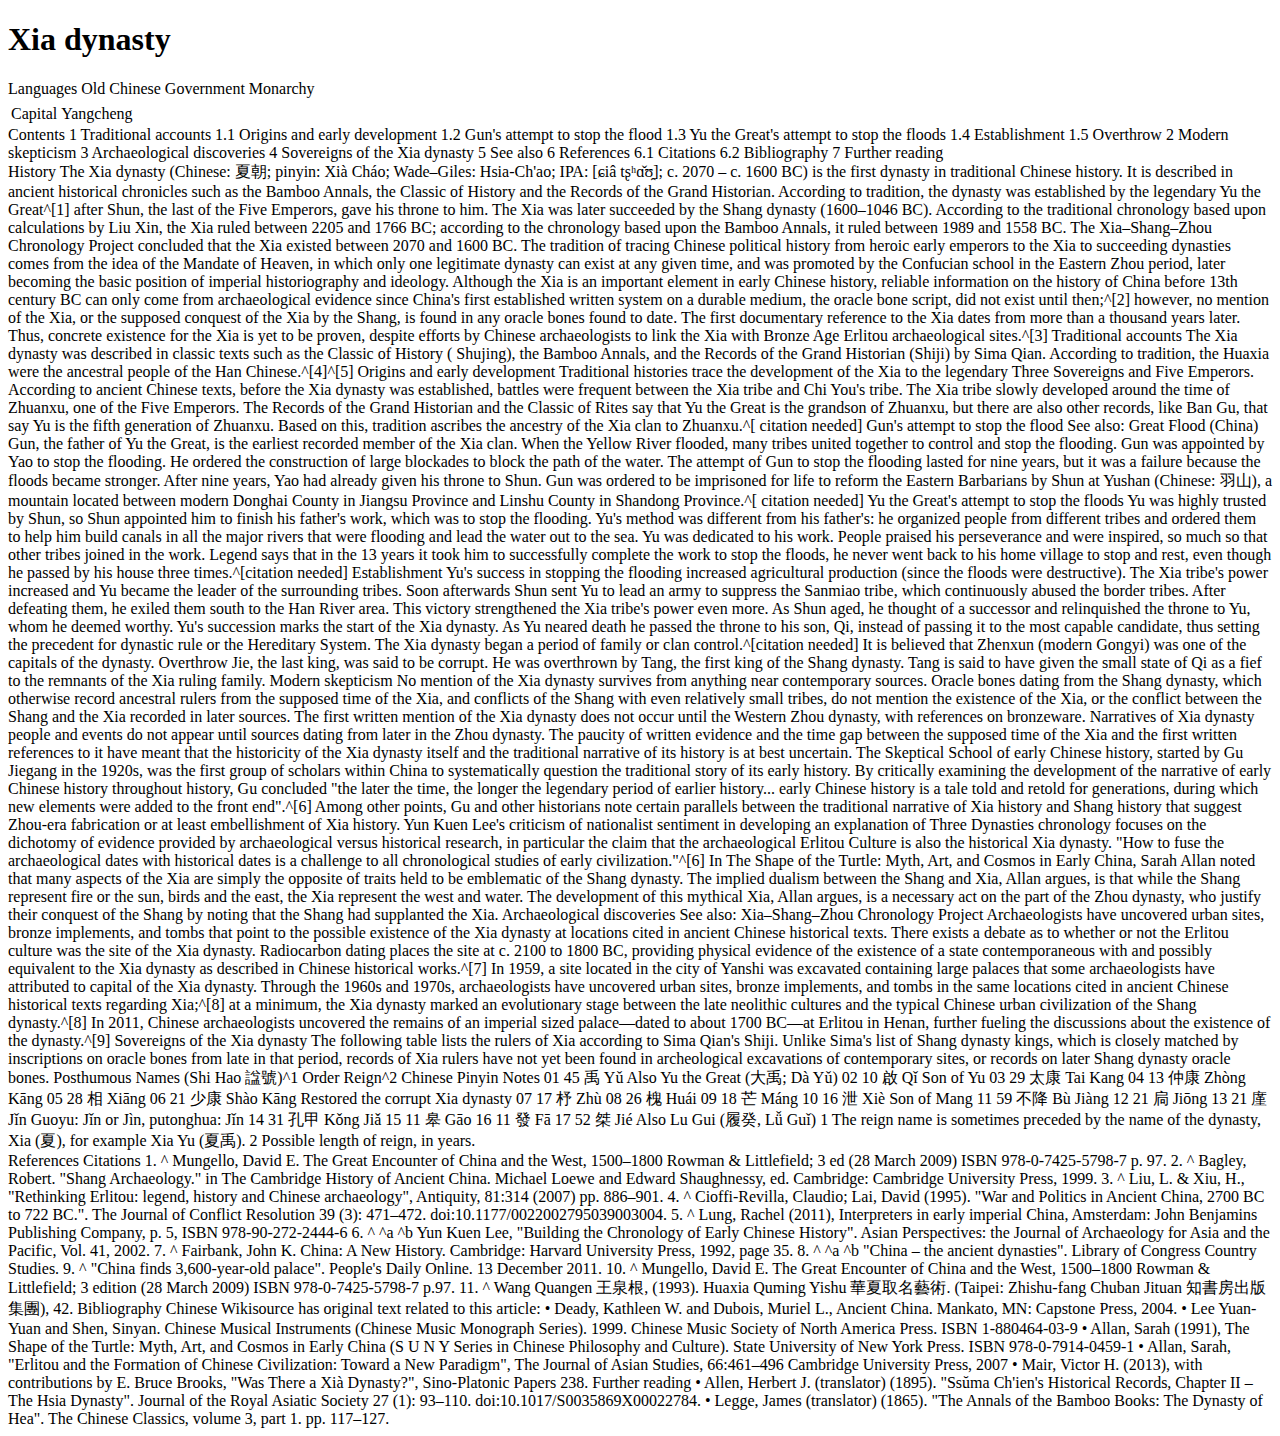
==== homework/index.html @ 02fec08c "Started Hmwk" ====
<!doctype html>
<html>
<head>
  <title>
    Xia Dynasty
  </title>
  <link rel-"stylesheet" type="" href="css/style.css"
</head>

<body>
<h1>Xia dynasty</h1>

<table>
  <theader>
    <th></th>
    <th></th>
  </theader>
  <tbody>
    <td>Capital</td>                          
    <td>Yangcheng</td>
Languages                         Old Chinese
Government                        Monarchy
</tbody>
</table>

<nav class="toc">

Contents

 1	Traditional accounts
 1.1	Origins and early development
 1.2	Gun's attempt to stop the flood
 1.3	Yu the Great's attempt to stop the floods
 1.4	Establishment
 1.5	Overthrow
 2	Modern skepticism
 3	Archaeological discoveries
 4	Sovereigns of the Xia dynasty
 5	See also
 6	References
 6.1	Citations
 6.2	Bibliography
 7	Further reading
</nav>

<article class="commonstyles">

History


The Xia dynasty (Chinese: 夏朝; pinyin: Xià Cháo; Wade–Giles: Hsia-Ch'ao; IPA:
[ɕiâ tʂʰɑ̌ʊ̯]; c. 2070 – c. 1600 BC) is the first dynasty in traditional Chinese
history. It is described in ancient historical chronicles such as the Bamboo
Annals, the Classic of History and the Records of the Grand Historian.
According to tradition, the dynasty was established by the legendary Yu the
Great^[1] after Shun, the last of the Five Emperors, gave his throne to him.
The Xia was later succeeded by the Shang dynasty (1600–1046 BC).

According to the traditional chronology based upon calculations by Liu Xin, the
Xia ruled between 2205 and 1766 BC; according to the chronology based upon the
Bamboo Annals, it ruled between 1989 and 1558 BC. The Xia–Shang–Zhou Chronology
Project concluded that the Xia existed between 2070 and 1600 BC. The tradition
of tracing Chinese political history from heroic early emperors to the Xia to
succeeding dynasties comes from the idea of the Mandate of Heaven, in which
only one legitimate dynasty can exist at any given time, and was promoted by
the Confucian school in the Eastern Zhou period, later becoming the basic
position of imperial historiography and ideology. Although the Xia is an
important element in early Chinese history, reliable information on the history
of China before 13th century BC can only come from archaeological evidence
since China's first established written system on a durable medium, the oracle
bone script, did not exist until then;^[2] however, no mention of the Xia, or
the supposed conquest of the Xia by the Shang, is found in any oracle bones
found to date. The first documentary reference to the Xia dates from more than
a thousand years later. Thus, concrete existence for the Xia is yet to be
proven, despite efforts by Chinese archaeologists to link the Xia with Bronze
Age Erlitou archaeological sites.^[3]

Traditional accounts

The Xia dynasty was described in classic texts such as the Classic of History (
Shujing), the Bamboo Annals, and the Records of the Grand Historian (Shiji) by
Sima Qian. According to tradition, the Huaxia were the ancestral people of the
Han Chinese.^[4]^[5]

Origins and early development

Traditional histories trace the development of the Xia to the legendary Three
Sovereigns and Five Emperors. According to ancient Chinese texts, before the
Xia dynasty was established, battles were frequent between the Xia tribe and
Chi You's tribe. The Xia tribe slowly developed around the time of Zhuanxu, one
of the Five Emperors. The Records of the Grand Historian and the Classic of
Rites say that Yu the Great is the grandson of Zhuanxu, but there are also
other records, like Ban Gu, that say Yu is the fifth generation of Zhuanxu.
Based on this, tradition ascribes the ancestry of the Xia clan to Zhuanxu.^[
citation needed]

Gun's attempt to stop the flood

See also: Great Flood (China)

Gun, the father of Yu the Great, is the earliest recorded member of the Xia
clan. When the Yellow River flooded, many tribes united together to control and
stop the flooding. Gun was appointed by Yao to stop the flooding. He ordered
the construction of large blockades to block the path of the water. The attempt
of Gun to stop the flooding lasted for nine years, but it was a failure because
the floods became stronger. After nine years, Yao had already given his throne
to Shun. Gun was ordered to be imprisoned for life to reform the Eastern
Barbarians by Shun at Yushan (Chinese: 羽山), a mountain located between modern
Donghai County in Jiangsu Province and Linshu County in Shandong Province.^[
citation needed]

Yu the Great's attempt to stop the floods

Yu was highly trusted by Shun, so Shun appointed him to finish his father's
work, which was to stop the flooding. Yu's method was different from his
father's: he organized people from different tribes and ordered them to help
him build canals in all the major rivers that were flooding and lead the water
out to the sea. Yu was dedicated to his work. People praised his perseverance
and were inspired, so much so that other tribes joined in the work. Legend says
that in the 13 years it took him to successfully complete the work to stop the
floods, he never went back to his home village to stop and rest, even though he
passed by his house three times.^[citation needed]

Establishment

Yu's success in stopping the flooding increased agricultural production (since
the floods were destructive). The Xia tribe's power increased and Yu became the
leader of the surrounding tribes. Soon afterwards Shun sent Yu to lead an army
to suppress the Sanmiao tribe, which continuously abused the border tribes.
After defeating them, he exiled them south to the Han River area. This victory
strengthened the Xia tribe's power even more. As Shun aged, he thought of a
successor and relinquished the throne to Yu, whom he deemed worthy. Yu's
succession marks the start of the Xia dynasty. As Yu neared death he passed the
throne to his son, Qi, instead of passing it to the most capable candidate,
thus setting the precedent for dynastic rule or the Hereditary System. The Xia
dynasty began a period of family or clan control.^[citation needed] It is
believed that Zhenxun (modern Gongyi) was one of the capitals of the dynasty.

Overthrow

Jie, the last king, was said to be corrupt. He was overthrown by Tang, the
first king of the Shang dynasty. Tang is said to have given the small state of
Qi as a fief to the remnants of the Xia ruling family.

Modern skepticism

No mention of the Xia dynasty survives from anything near contemporary sources.
Oracle bones dating from the Shang dynasty, which otherwise record ancestral
rulers from the supposed time of the Xia, and conflicts of the Shang with even
relatively small tribes, do not mention the existence of the Xia, or the
conflict between the Shang and the Xia recorded in later sources. The first
written mention of the Xia dynasty does not occur until the Western Zhou
dynasty, with references on bronzeware. Narratives of Xia dynasty people and
events do not appear until sources dating from later in the Zhou dynasty.

The paucity of written evidence and the time gap between the supposed time of
the Xia and the first written references to it have meant that the historicity
of the Xia dynasty itself and the traditional narrative of its history is at
best uncertain. The Skeptical School of early Chinese history, started by Gu
Jiegang in the 1920s, was the first group of scholars within China to
systematically question the traditional story of its early history. By
critically examining the development of the narrative of early Chinese history
throughout history, Gu concluded "the later the time, the longer the legendary
period of earlier history... early Chinese history is a tale told and retold
for generations, during which new elements were added to the front end".^[6]
Among other points, Gu and other historians note certain parallels between the
traditional narrative of Xia history and Shang history that suggest Zhou-era
fabrication or at least embellishment of Xia history. Yun Kuen Lee's criticism
of nationalist sentiment in developing an explanation of Three Dynasties
chronology focuses on the dichotomy of evidence provided by archaeological
versus historical research, in particular the claim that the archaeological
Erlitou Culture is also the historical Xia dynasty. "How to fuse the
archaeological dates with historical dates is a challenge to all chronological
studies of early civilization."^[6]

In The Shape of the Turtle: Myth, Art, and Cosmos in Early China, Sarah Allan
noted that many aspects of the Xia are simply the opposite of traits held to be
emblematic of the Shang dynasty. The implied dualism between the Shang and Xia,
Allan argues, is that while the Shang represent fire or the sun, birds and the
east, the Xia represent the west and water. The development of this mythical
Xia, Allan argues, is a necessary act on the part of the Zhou dynasty, who
justify their conquest of the Shang by noting that the Shang had supplanted the
Xia.

Archaeological discoveries

See also: Xia–Shang–Zhou Chronology Project

Archaeologists have uncovered urban sites, bronze implements, and tombs that
point to the possible existence of the Xia dynasty at locations cited in
ancient Chinese historical texts. There exists a debate as to whether or not
the Erlitou culture was the site of the Xia dynasty. Radiocarbon dating places
the site at c. 2100 to 1800 BC, providing physical evidence of the existence of
a state contemporaneous with and possibly equivalent to the Xia dynasty as
described in Chinese historical works.^[7] In 1959, a site located in the city
of Yanshi was excavated containing large palaces that some archaeologists have
attributed to capital of the Xia dynasty. Through the 1960s and 1970s,
archaeologists have uncovered urban sites, bronze implements, and tombs in the
same locations cited in ancient Chinese historical texts regarding Xia;^[8] at
a minimum, the Xia dynasty marked an evolutionary stage between the late
neolithic cultures and the typical Chinese urban civilization of the Shang
dynasty.^[8]

In 2011, Chinese archaeologists uncovered the remains of an imperial sized
palace—dated to about 1700 BC—at Erlitou in Henan, further fueling the
discussions about the existence of the dynasty.^[9]

Sovereigns of the Xia dynasty

The following table lists the rulers of Xia according to Sima Qian's Shiji.
Unlike Sima's list of Shang dynasty kings, which is closely matched by
inscriptions on oracle bones from late in that period, records of Xia rulers
have not yet been found in archeological excavations of contemporary sites, or
records on later Shang dynasty oracle bones.

                      Posthumous Names (Shi Hao 諡號)^1
Order  Reign^2  Chinese     Pinyin                     Notes
01     45       禹       Yǔ           Also Yu the Great (大禹; Dà Yǔ)
02     10       啟       Qǐ           Son of Yu
03     29       太康     Tai Kang
04     13       仲康     Zhòng Kāng
05     28       相       Xiāng
06     21       少康     Shào Kāng    Restored the corrupt Xia dynasty
07     17       杼       Zhù
08     26       槐       Huái
09     18       芒       Máng
10     16       泄       Xiè          Son of Mang
11     59       不降     Bù Jiàng
12     21       扃       Jiōng
13     21       廑       Jǐn          Guoyu: Jǐn or Jìn, putonghua: Jǐn
14     31       孔甲     Kǒng Jiǎ
15     11       皋       Gāo
16     11       發       Fā
17     52       桀       Jié          Also Lu Gui (履癸, Lǚ Guǐ)
1 The reign name is sometimes preceded by the name of the dynasty, Xia (夏),
for example Xia Yu (夏禹).
2 Possible length of reign, in years.
</article>

<section class="commonstyles">
References

Citations

 1. ^ Mungello, David E. The Great Encounter of China and the West, 1500–1800
    Rowman & Littlefield; 3 ed (28 March 2009) ISBN 978-0-7425-5798-7 p. 97.
 2. ^ Bagley, Robert. "Shang Archaeology." in The Cambridge History of Ancient
    China. Michael Loewe and Edward Shaughnessy, ed. Cambridge: Cambridge
    University Press, 1999.
 3. ^ Liu, L. & Xiu, H., "Rethinking Erlitou: legend, history and Chinese
    archaeology", Antiquity, 81:314 (2007) pp. 886–901.
 4. ^ Cioffi-Revilla, Claudio; Lai, David (1995). "War and Politics in Ancient
    China, 2700 BC to 722 BC.". The Journal of Conflict Resolution 39 (3):
    471–472. doi:10.1177/0022002795039003004.
 5. ^ Lung, Rachel (2011), Interpreters in early imperial China, Amsterdam:
    John Benjamins Publishing Company, p. 5, ISBN 978-90-272-2444-6
 6. ^ ^a ^b Yun Kuen Lee, "Building the Chronology of Early Chinese History".
    Asian Perspectives: the Journal of Archaeology for Asia and the Pacific,
    Vol. 41, 2002.
 7. ^ Fairbank, John K. China: A New History. Cambridge: Harvard University
    Press, 1992, page 35.
 8. ^ ^a ^b "China – the ancient dynasties". Library of Congress Country
    Studies.
 9. ^ "China finds 3,600-year-old palace". People's Daily Online. 13 December
    2011.
10. ^ Mungello, David E. The Great Encounter of China and the West, 1500–1800
    Rowman & Littlefield; 3 edition (28 March 2009) ISBN 978-0-7425-5798-7
    p.97.
11. ^ Wang Quangen 王泉根, (1993). Huaxia Quming Yishu 華夏取名藝術. (Taipei:
    Zhishu-fang Chuban Jituan 知書房出版集團), 42.

Bibliography

Chinese Wikisource has original text related to this article:

  • Deady, Kathleen W. and Dubois, Muriel L., Ancient China. Mankato, MN:
    Capstone Press, 2004.
  • Lee Yuan-Yuan and Shen, Sinyan. Chinese Musical Instruments (Chinese Music
    Monograph Series). 1999. Chinese Music Society of North America Press. ISBN
    1-880464-03-9
  • Allan, Sarah (1991), The Shape of the Turtle: Myth, Art, and Cosmos in
    Early China (S U N Y Series in Chinese Philosophy and Culture). State
    University of New York Press. ISBN 978-0-7914-0459-1
  • Allan, Sarah, "Erlitou and the Formation of Chinese Civilization: Toward a
    New Paradigm", The Journal of Asian Studies, 66:461–496 Cambridge
    University Press, 2007
  • Mair, Victor H. (2013), with contributions by E. Bruce Brooks, "Was There a
    Xià Dynasty?", Sino-Platonic Papers 238.

Further reading

  • Allen, Herbert J. (translator) (1895). "Ssŭma Ch'ien's Historical Records,
    Chapter II – The Hsia Dynasty". Journal of the Royal Asiatic Society 27
    (1): 93–110. doi:10.1017/S0035869X00022784.
  • Legge, James (translator) (1865). "The Annals of the Bamboo Books: The
    Dynasty of Hea". The Chinese Classics, volume 3, part 1. pp. 117–127.
</section>
</body>
</html>
---- homework/css/style.css ----
body {

}

.commonstyles a {

}

.commonstyles small {
}

.commonstyles strong {

}

.commonstyles h1 {

}

.commonstyles h2 {
}

.commonstyles h3 {
  margin-top: 42px;
}

.commonstyles h4 {
  margin-bottom: 0;
}

.commonstyles p {
  margin-top: 0;
  margin-bottom: 27px;
}

.commonstyles ul {
  list-style: square;
}

.commonstyles ul p {

}

.commonstyles li {

}

.commonstyles hr {
  border: none;
  border-top: 1px solid #222222;
  margin: 30px 0;
}

.commonstyles img {
  margin-left: 20px;
  margin-bottom: 20px;
  border: 1px solid #222222;
  padding: 5px;
  text-align: center
}

.commonstyles img[alt] {
  float: right;
}

.toc {

  max-width: 300px;
  float:right;
  margin: 0 0 20px 20px;
}

.toc .toclevel-1 {

}

.toc .toclevel-1 > a {

}

.toc .toclevel-2 {

}

.toc .toclevel-2 > a {

}

.datatable td {
  padding: 8px 14px;
}

.datatable td:first-child{
  text-transform: uppercase;
}
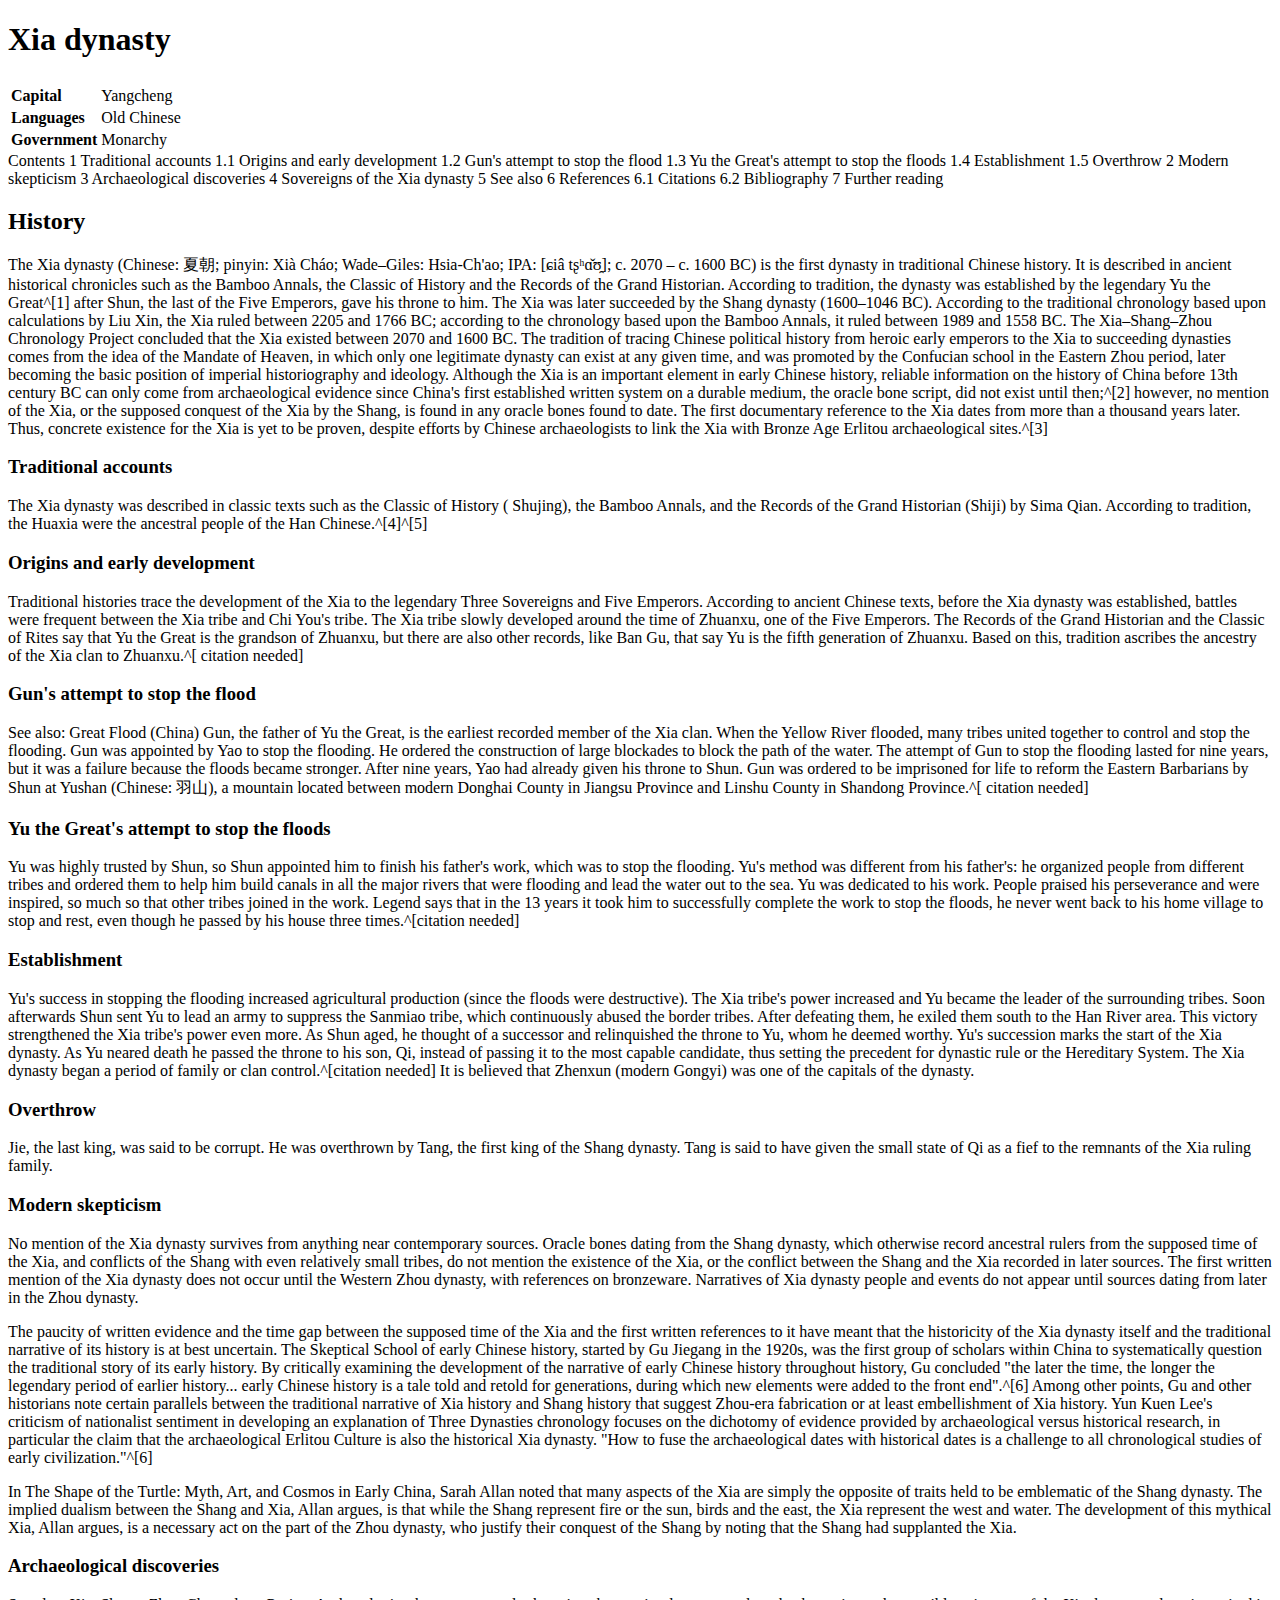
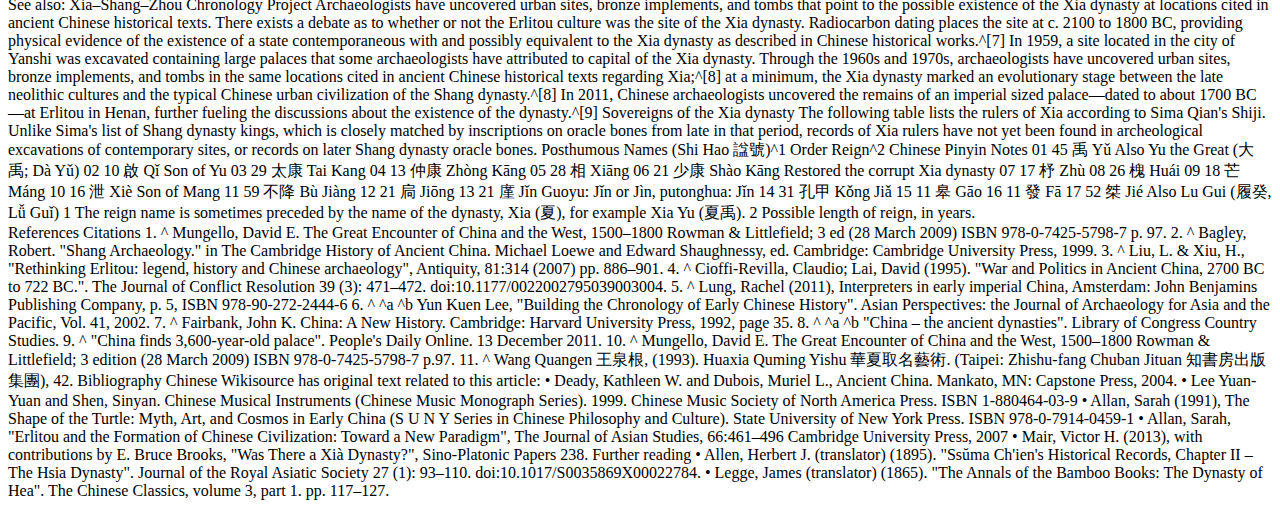
==== commit ff385373: "Header and paragraph tags" ====
--- a/homework/index.html
+++ b/homework/index.html
@@ -12,14 +12,26 @@
 
 <table>
   <theader>
-    <th></th>
-    <th></th>
+    <tr>
+      <th></th>
+      <th></th>
+  </tr>
   </theader>
   <tbody>
-    <td>Capital</td>                          
-    <td>Yangcheng</td>
-Languages                         Old Chinese
-Government                        Monarchy
+    <tr>
+      <td><b>Capital</b></td>                          
+      <td>Yangcheng</td>
+    </tr>
+    <tr>
+      <td><b>Languages</b></td>
+      <td>Old Chinese</td>
+    </tr>
+    <tr>
+      <td><b>Government</b></td>
+      <td>Monarchy</td>
+    </tr>
+                        
+                        
 </tbody>
 </table>
 
@@ -45,7 +57,7 @@
 
 <article class="commonstyles">
 
-History
+<h2>History</h2>
 
 
 The Xia dynasty (Chinese: 夏朝; pinyin: Xià Cháo; Wade–Giles: Hsia-Ch'ao; IPA:
@@ -75,14 +87,14 @@
 proven, despite efforts by Chinese archaeologists to link the Xia with Bronze
 Age Erlitou archaeological sites.^[3]
 
-Traditional accounts
+<h3>Traditional accounts</h3>
 
 The Xia dynasty was described in classic texts such as the Classic of History (
 Shujing), the Bamboo Annals, and the Records of the Grand Historian (Shiji) by
 Sima Qian. According to tradition, the Huaxia were the ancestral people of the
 Han Chinese.^[4]^[5]
 
-Origins and early development
+<h3>Origins and early development</h3>
 
 Traditional histories trace the development of the Xia to the legendary Three
 Sovereigns and Five Emperors. According to ancient Chinese texts, before the
@@ -94,7 +106,7 @@
 Based on this, tradition ascribes the ancestry of the Xia clan to Zhuanxu.^[
 citation needed]
 
-Gun's attempt to stop the flood
+<h3>Gun's attempt to stop the flood</h3>
 
 See also: Great Flood (China)
 
@@ -109,7 +121,7 @@
 Donghai County in Jiangsu Province and Linshu County in Shandong Province.^[
 citation needed]
 
-Yu the Great's attempt to stop the floods
+<h3>Yu the Great's attempt to stop the floods</h3>
 
 Yu was highly trusted by Shun, so Shun appointed him to finish his father's
 work, which was to stop the flooding. Yu's method was different from his
@@ -121,7 +133,7 @@
 floods, he never went back to his home village to stop and rest, even though he
 passed by his house three times.^[citation needed]
 
-Establishment
+<h3>Establishment</h3>
 
 Yu's success in stopping the flooding increased agricultural production (since
 the floods were destructive). The Xia tribe's power increased and Yu became the
@@ -136,53 +148,57 @@
 dynasty began a period of family or clan control.^[citation needed] It is
 believed that Zhenxun (modern Gongyi) was one of the capitals of the dynasty.
 
-Overthrow
+<h3>Overthrow</h3>
 
 Jie, the last king, was said to be corrupt. He was overthrown by Tang, the
 first king of the Shang dynasty. Tang is said to have given the small state of
 Qi as a fief to the remnants of the Xia ruling family.
 
-Modern skepticism
-
-No mention of the Xia dynasty survives from anything near contemporary sources.
-Oracle bones dating from the Shang dynasty, which otherwise record ancestral
-rulers from the supposed time of the Xia, and conflicts of the Shang with even
-relatively small tribes, do not mention the existence of the Xia, or the
-conflict between the Shang and the Xia recorded in later sources. The first
-written mention of the Xia dynasty does not occur until the Western Zhou
-dynasty, with references on bronzeware. Narratives of Xia dynasty people and
-events do not appear until sources dating from later in the Zhou dynasty.
-
-The paucity of written evidence and the time gap between the supposed time of
-the Xia and the first written references to it have meant that the historicity
-of the Xia dynasty itself and the traditional narrative of its history is at
-best uncertain. The Skeptical School of early Chinese history, started by Gu
-Jiegang in the 1920s, was the first group of scholars within China to
-systematically question the traditional story of its early history. By
-critically examining the development of the narrative of early Chinese history
-throughout history, Gu concluded "the later the time, the longer the legendary
-period of earlier history... early Chinese history is a tale told and retold
-for generations, during which new elements were added to the front end".^[6]
-Among other points, Gu and other historians note certain parallels between the
-traditional narrative of Xia history and Shang history that suggest Zhou-era
-fabrication or at least embellishment of Xia history. Yun Kuen Lee's criticism
-of nationalist sentiment in developing an explanation of Three Dynasties
-chronology focuses on the dichotomy of evidence provided by archaeological
-versus historical research, in particular the claim that the archaeological
-Erlitou Culture is also the historical Xia dynasty. "How to fuse the
-archaeological dates with historical dates is a challenge to all chronological
-studies of early civilization."^[6]
-
-In The Shape of the Turtle: Myth, Art, and Cosmos in Early China, Sarah Allan
-noted that many aspects of the Xia are simply the opposite of traits held to be
-emblematic of the Shang dynasty. The implied dualism between the Shang and Xia,
-Allan argues, is that while the Shang represent fire or the sun, birds and the
-east, the Xia represent the west and water. The development of this mythical
-Xia, Allan argues, is a necessary act on the part of the Zhou dynasty, who
-justify their conquest of the Shang by noting that the Shang had supplanted the
-Xia.
-
-Archaeological discoveries
+<h3>Modern skepticism</h3>
+
+<p>
+  No mention of the Xia dynasty survives from anything near contemporary sources.
+  Oracle bones dating from the Shang dynasty, which otherwise record ancestral
+  rulers from the supposed time of the Xia, and conflicts of the Shang with even
+  relatively small tribes, do not mention the existence of the Xia, or the
+  conflict between the Shang and the Xia recorded in later sources. The first
+  written mention of the Xia dynasty does not occur until the Western Zhou
+  dynasty, with references on bronzeware. Narratives of Xia dynasty people and
+  events do not appear until sources dating from later in the Zhou dynasty.
+</p>
+<p>
+  The paucity of written evidence and the time gap between the supposed time of
+  the Xia and the first written references to it have meant that the historicity
+  of the Xia dynasty itself and the traditional narrative of its history is at
+  best uncertain. The Skeptical School of early Chinese history, started by Gu
+  Jiegang in the 1920s, was the first group of scholars within China to
+  systematically question the traditional story of its early history. By
+  critically examining the development of the narrative of early Chinese history
+  throughout history, Gu concluded "the later the time, the longer the legendary
+  period of earlier history... early Chinese history is a tale told and retold
+  for generations, during which new elements were added to the front end".^[6]
+  Among other points, Gu and other historians note certain parallels between the
+  traditional narrative of Xia history and Shang history that suggest Zhou-era
+  fabrication or at least embellishment of Xia history. Yun Kuen Lee's criticism
+  of nationalist sentiment in developing an explanation of Three Dynasties
+  chronology focuses on the dichotomy of evidence provided by archaeological
+  versus historical research, in particular the claim that the archaeological
+  Erlitou Culture is also the historical Xia dynasty. "How to fuse the
+  archaeological dates with historical dates is a challenge to all chronological
+  studies of early civilization."^[6]
+</p>
+<p>
+  In The Shape of the Turtle: Myth, Art, and Cosmos in Early China, Sarah Allan
+  noted that many aspects of the Xia are simply the opposite of traits held to be
+  emblematic of the Shang dynasty. The implied dualism between the Shang and Xia,
+  Allan argues, is that while the Shang represent fire or the sun, birds and the
+  east, the Xia represent the west and water. The development of this mythical
+  Xia, Allan argues, is a necessary act on the part of the Zhou dynasty, who
+  justify their conquest of the Shang by noting that the Shang had supplanted the
+  Xia.
+</p>
+
+<h3>Archaeological discoveries</h3>
 
 See also: Xia–Shang–Zhou Chronology Project
 
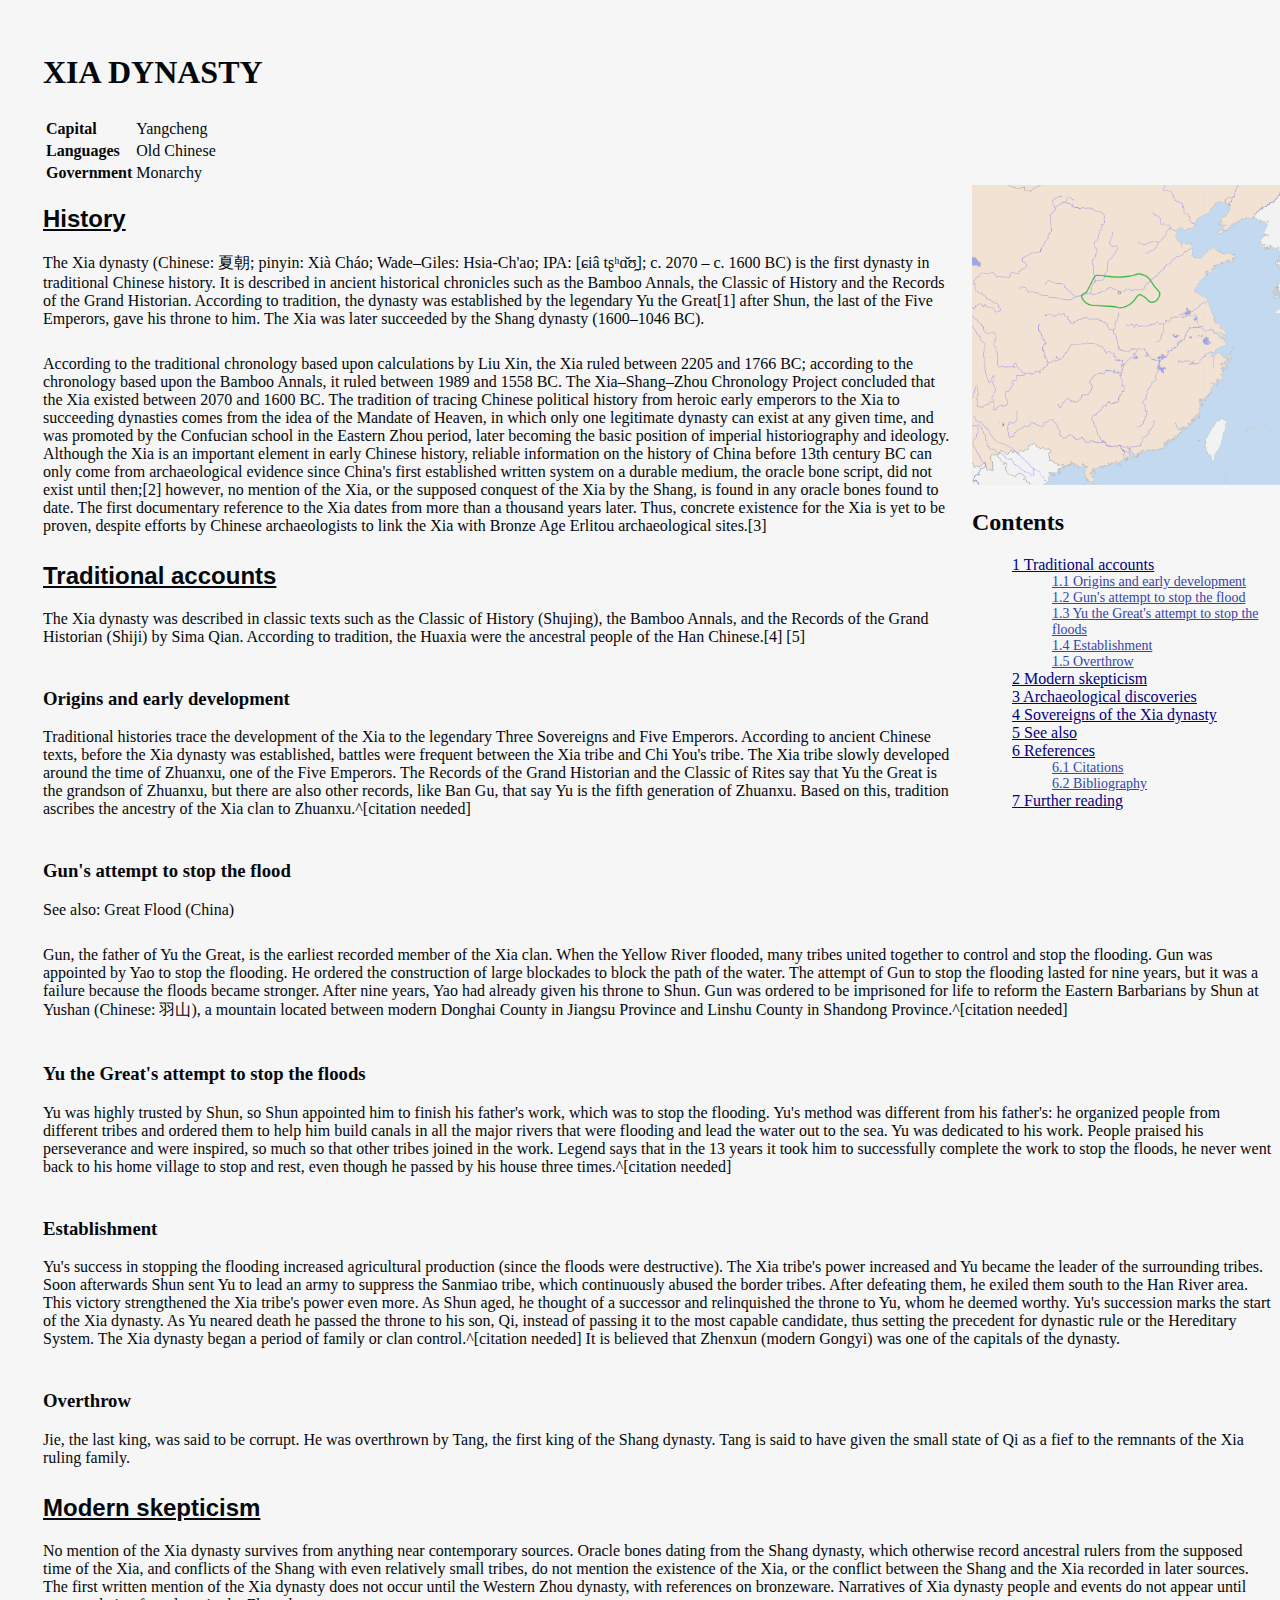
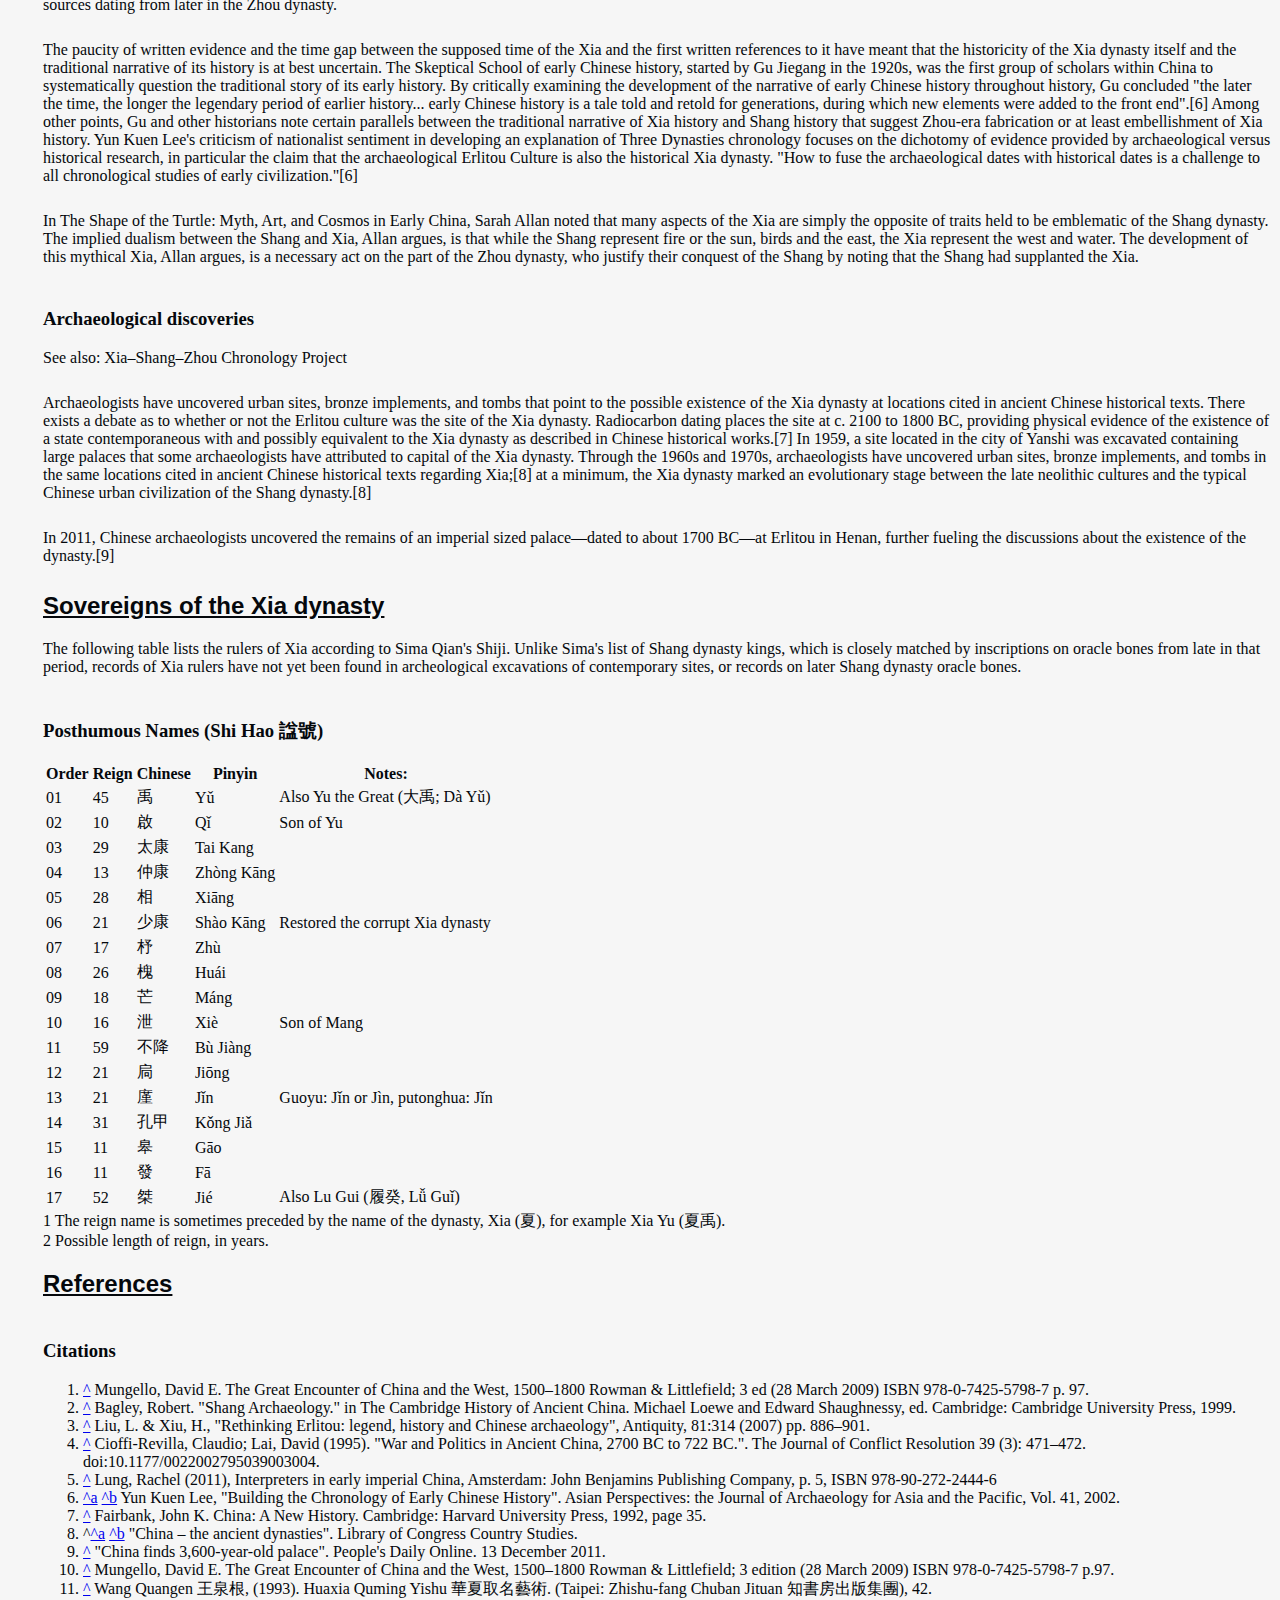
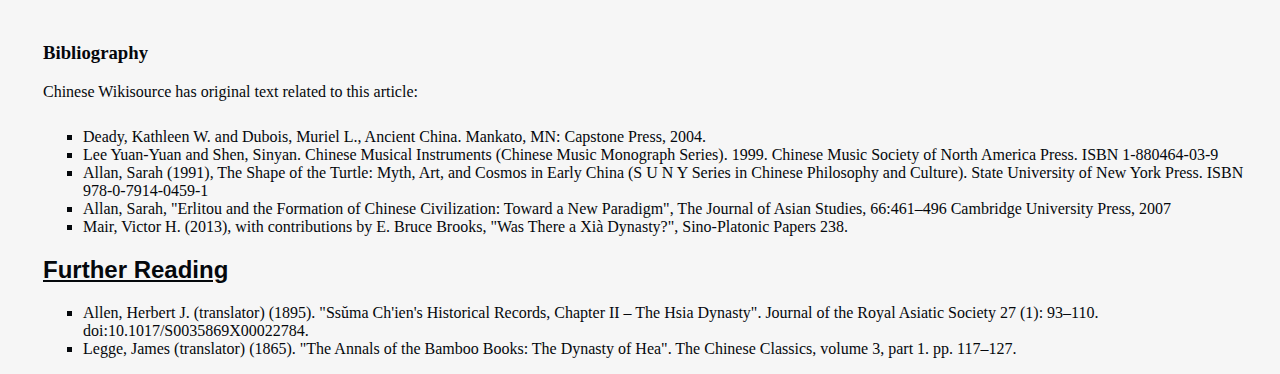
==== commit 8898654c: "Final Edits 2.4" ====
--- a/homework/index.html
+++ b/homework/index.html
@@ -1,22 +1,27 @@
-<!doctype html>
+<!DOCTYPE html>
 <html>
+
 <head>
+
   <title>
     Xia Dynasty
   </title>
-  <link rel-"stylesheet" type="" href="css/style.css"
+
+  <link rel="stylesheet" href="css/style.css">
+
 </head>
 
 <body>
-<h1>Xia dynasty</h1>
+
+<h1>XIA DYNASTY</h1>
 
 <table>
-  <theader>
+  <thead>
     <tr>
       <th></th>
       <th></th>
   </tr>
-  </theader>
+  </thead>
   <tbody>
     <tr>
       <td><b>Capital</b></td>                          
@@ -37,279 +42,404 @@
 
 <nav class="toc">
 
-Contents
-
- 1	Traditional accounts
- 1.1	Origins and early development
- 1.2	Gun's attempt to stop the flood
- 1.3	Yu the Great's attempt to stop the floods
- 1.4	Establishment
- 1.5	Overthrow
- 2	Modern skepticism
- 3	Archaeological discoveries
- 4	Sovereigns of the Xia dynasty
- 5	See also
- 6	References
- 6.1	Citations
- 6.2	Bibliography
- 7	Further reading
+<img src="images/500px-Xia_dynasty.svg.png" alt="map" height="300">
+  <h2>Contents</h2>
+    <ul>
+      <li class="toclevel-1"><a href="#Traditional_Accounts">1 Traditional accounts</a></li>
+        <ul>
+          <li class="toclevel-2"><a href="#Origins">1.1 Origins and early development</a></li>
+          <li class="toclevel-2"><a href="#Gun_Flood">1.2  Gun's attempt to stop the flood</a></li>
+          <li class="toclevel-2"><a href="#Yu_Flood">1.3  Yu the Great's attempt to stop the floods</a></li>
+          <li class="toclevel-2"><a href="#Establishment">1.4  Establishment</a></li>
+          <li class="toclevel-2"><a href="#Overthrow">1.5  Overthrow</a></li>
+        </ul>
+      <li class="toclevel-1"><a href="#Modern_Skepticism">2 Modern skepticism</a></li>
+      <li class="toclevel-1"><a href="#Archaeological">3 Archaeological discoveries</a></li>
+      <li class="toclevel-1"><a href="#Sovereign">4  Sovereigns of the Xia dynasty</a></li>
+      <li class="toclevel-1"><a href="#See_Also">5  See also</a></li>
+      <li class="toclevel-1"><a href="#References">6  References</a></li>
+        <ul>
+          <li class="toclevel-2"><a href="#Citations">6.1  Citations</a></li>
+          <li class="toclevel-2"><a href="#Bibliography">6.2  Bibliography</a></li>
+        </ul>
+      <li class="toclevel-1"><a href="#Further_Reading">7  Further reading</a></li>
+    </ul>
+
+      <!--Check to see if we are suppose to use the "nav" tag-->
+
 </nav>
 
 <article class="commonstyles">
 
-<h2>History</h2>
-
-
-The Xia dynasty (Chinese: 夏朝; pinyin: Xià Cháo; Wade–Giles: Hsia-Ch'ao; IPA:
-[ɕiâ tʂʰɑ̌ʊ̯]; c. 2070 – c. 1600 BC) is the first dynasty in traditional Chinese
-history. It is described in ancient historical chronicles such as the Bamboo
-Annals, the Classic of History and the Records of the Grand Historian.
-According to tradition, the dynasty was established by the legendary Yu the
-Great^[1] after Shun, the last of the Five Emperors, gave his throne to him.
-The Xia was later succeeded by the Shang dynasty (1600–1046 BC).
-
-According to the traditional chronology based upon calculations by Liu Xin, the
-Xia ruled between 2205 and 1766 BC; according to the chronology based upon the
-Bamboo Annals, it ruled between 1989 and 1558 BC. The Xia–Shang–Zhou Chronology
-Project concluded that the Xia existed between 2070 and 1600 BC. The tradition
-of tracing Chinese political history from heroic early emperors to the Xia to
-succeeding dynasties comes from the idea of the Mandate of Heaven, in which
-only one legitimate dynasty can exist at any given time, and was promoted by
-the Confucian school in the Eastern Zhou period, later becoming the basic
-position of imperial historiography and ideology. Although the Xia is an
-important element in early Chinese history, reliable information on the history
-of China before 13th century BC can only come from archaeological evidence
-since China's first established written system on a durable medium, the oracle
-bone script, did not exist until then;^[2] however, no mention of the Xia, or
-the supposed conquest of the Xia by the Shang, is found in any oracle bones
-found to date. The first documentary reference to the Xia dates from more than
-a thousand years later. Thus, concrete existence for the Xia is yet to be
-proven, despite efforts by Chinese archaeologists to link the Xia with Bronze
-Age Erlitou archaeological sites.^[3]
-
-<h3>Traditional accounts</h3>
-
-The Xia dynasty was described in classic texts such as the Classic of History (
-Shujing), the Bamboo Annals, and the Records of the Grand Historian (Shiji) by
-Sima Qian. According to tradition, the Huaxia were the ancestral people of the
-Han Chinese.^[4]^[5]
-
-<h3>Origins and early development</h3>
-
-Traditional histories trace the development of the Xia to the legendary Three
-Sovereigns and Five Emperors. According to ancient Chinese texts, before the
-Xia dynasty was established, battles were frequent between the Xia tribe and
-Chi You's tribe. The Xia tribe slowly developed around the time of Zhuanxu, one
-of the Five Emperors. The Records of the Grand Historian and the Classic of
-Rites say that Yu the Great is the grandson of Zhuanxu, but there are also
-other records, like Ban Gu, that say Yu is the fifth generation of Zhuanxu.
-Based on this, tradition ascribes the ancestry of the Xia clan to Zhuanxu.^[
-citation needed]
-
-<h3>Gun's attempt to stop the flood</h3>
-
-See also: Great Flood (China)
-
-Gun, the father of Yu the Great, is the earliest recorded member of the Xia
-clan. When the Yellow River flooded, many tribes united together to control and
-stop the flooding. Gun was appointed by Yao to stop the flooding. He ordered
-the construction of large blockades to block the path of the water. The attempt
-of Gun to stop the flooding lasted for nine years, but it was a failure because
-the floods became stronger. After nine years, Yao had already given his throne
-to Shun. Gun was ordered to be imprisoned for life to reform the Eastern
-Barbarians by Shun at Yushan (Chinese: 羽山), a mountain located between modern
-Donghai County in Jiangsu Province and Linshu County in Shandong Province.^[
-citation needed]
-
-<h3>Yu the Great's attempt to stop the floods</h3>
-
-Yu was highly trusted by Shun, so Shun appointed him to finish his father's
-work, which was to stop the flooding. Yu's method was different from his
-father's: he organized people from different tribes and ordered them to help
-him build canals in all the major rivers that were flooding and lead the water
-out to the sea. Yu was dedicated to his work. People praised his perseverance
-and were inspired, so much so that other tribes joined in the work. Legend says
-that in the 13 years it took him to successfully complete the work to stop the
-floods, he never went back to his home village to stop and rest, even though he
-passed by his house three times.^[citation needed]
-
-<h3>Establishment</h3>
-
-Yu's success in stopping the flooding increased agricultural production (since
-the floods were destructive). The Xia tribe's power increased and Yu became the
-leader of the surrounding tribes. Soon afterwards Shun sent Yu to lead an army
-to suppress the Sanmiao tribe, which continuously abused the border tribes.
-After defeating them, he exiled them south to the Han River area. This victory
-strengthened the Xia tribe's power even more. As Shun aged, he thought of a
-successor and relinquished the throne to Yu, whom he deemed worthy. Yu's
-succession marks the start of the Xia dynasty. As Yu neared death he passed the
-throne to his son, Qi, instead of passing it to the most capable candidate,
-thus setting the precedent for dynastic rule or the Hereditary System. The Xia
-dynasty began a period of family or clan control.^[citation needed] It is
-believed that Zhenxun (modern Gongyi) was one of the capitals of the dynasty.
-
-<h3>Overthrow</h3>
-
-Jie, the last king, was said to be corrupt. He was overthrown by Tang, the
-first king of the Shang dynasty. Tang is said to have given the small state of
-Qi as a fief to the remnants of the Xia ruling family.
-
-<h3>Modern skepticism</h3>
-
-<p>
-  No mention of the Xia dynasty survives from anything near contemporary sources.
-  Oracle bones dating from the Shang dynasty, which otherwise record ancestral
-  rulers from the supposed time of the Xia, and conflicts of the Shang with even
-  relatively small tribes, do not mention the existence of the Xia, or the
-  conflict between the Shang and the Xia recorded in later sources. The first
-  written mention of the Xia dynasty does not occur until the Western Zhou
-  dynasty, with references on bronzeware. Narratives of Xia dynasty people and
-  events do not appear until sources dating from later in the Zhou dynasty.
-</p>
-<p>
-  The paucity of written evidence and the time gap between the supposed time of
-  the Xia and the first written references to it have meant that the historicity
-  of the Xia dynasty itself and the traditional narrative of its history is at
-  best uncertain. The Skeptical School of early Chinese history, started by Gu
-  Jiegang in the 1920s, was the first group of scholars within China to
-  systematically question the traditional story of its early history. By
-  critically examining the development of the narrative of early Chinese history
-  throughout history, Gu concluded "the later the time, the longer the legendary
-  period of earlier history... early Chinese history is a tale told and retold
-  for generations, during which new elements were added to the front end".^[6]
-  Among other points, Gu and other historians note certain parallels between the
-  traditional narrative of Xia history and Shang history that suggest Zhou-era
-  fabrication or at least embellishment of Xia history. Yun Kuen Lee's criticism
-  of nationalist sentiment in developing an explanation of Three Dynasties
-  chronology focuses on the dichotomy of evidence provided by archaeological
-  versus historical research, in particular the claim that the archaeological
-  Erlitou Culture is also the historical Xia dynasty. "How to fuse the
-  archaeological dates with historical dates is a challenge to all chronological
-  studies of early civilization."^[6]
-</p>
-<p>
-  In The Shape of the Turtle: Myth, Art, and Cosmos in Early China, Sarah Allan
-  noted that many aspects of the Xia are simply the opposite of traits held to be
-  emblematic of the Shang dynasty. The implied dualism between the Shang and Xia,
-  Allan argues, is that while the Shang represent fire or the sun, birds and the
-  east, the Xia represent the west and water. The development of this mythical
-  Xia, Allan argues, is a necessary act on the part of the Zhou dynasty, who
-  justify their conquest of the Shang by noting that the Shang had supplanted the
-  Xia.
-</p>
-
-<h3>Archaeological discoveries</h3>
-
-See also: Xia–Shang–Zhou Chronology Project
-
-Archaeologists have uncovered urban sites, bronze implements, and tombs that
-point to the possible existence of the Xia dynasty at locations cited in
-ancient Chinese historical texts. There exists a debate as to whether or not
-the Erlitou culture was the site of the Xia dynasty. Radiocarbon dating places
-the site at c. 2100 to 1800 BC, providing physical evidence of the existence of
-a state contemporaneous with and possibly equivalent to the Xia dynasty as
-described in Chinese historical works.^[7] In 1959, a site located in the city
-of Yanshi was excavated containing large palaces that some archaeologists have
-attributed to capital of the Xia dynasty. Through the 1960s and 1970s,
-archaeologists have uncovered urban sites, bronze implements, and tombs in the
-same locations cited in ancient Chinese historical texts regarding Xia;^[8] at
-a minimum, the Xia dynasty marked an evolutionary stage between the late
-neolithic cultures and the typical Chinese urban civilization of the Shang
-dynasty.^[8]
-
-In 2011, Chinese archaeologists uncovered the remains of an imperial sized
-palace—dated to about 1700 BC—at Erlitou in Henan, further fueling the
-discussions about the existence of the dynasty.^[9]
-
-Sovereigns of the Xia dynasty
-
-The following table lists the rulers of Xia according to Sima Qian's Shiji.
-Unlike Sima's list of Shang dynasty kings, which is closely matched by
-inscriptions on oracle bones from late in that period, records of Xia rulers
-have not yet been found in archeological excavations of contemporary sites, or
-records on later Shang dynasty oracle bones.
-
-                      Posthumous Names (Shi Hao 諡號)^1
-Order  Reign^2  Chinese     Pinyin                     Notes
-01     45       禹       Yǔ           Also Yu the Great (大禹; Dà Yǔ)
-02     10       啟       Qǐ           Son of Yu
-03     29       太康     Tai Kang
-04     13       仲康     Zhòng Kāng
-05     28       相       Xiāng
-06     21       少康     Shào Kāng    Restored the corrupt Xia dynasty
-07     17       杼       Zhù
-08     26       槐       Huái
-09     18       芒       Máng
-10     16       泄       Xiè          Son of Mang
-11     59       不降     Bù Jiàng
-12     21       扃       Jiōng
-13     21       廑       Jǐn          Guoyu: Jǐn or Jìn, putonghua: Jǐn
-14     31       孔甲     Kǒng Jiǎ
-15     11       皋       Gāo
-16     11       發       Fā
-17     52       桀       Jié          Also Lu Gui (履癸, Lǚ Guǐ)
-1 The reign name is sometimes preceded by the name of the dynasty, Xia (夏),
-for example Xia Yu (夏禹).
+  <h2 class="highlighted">History</h2>
+
+
+    <p>
+      The Xia dynasty (Chinese: 夏朝; pinyin: Xià Cháo; Wade–Giles: Hsia-Ch'ao; IPA:
+      [ɕiâ tʂʰɑ̌ʊ̯]; c. 2070 – c. 1600 BC) is the first dynasty in traditional Chinese
+      history. It is described in ancient historical chronicles such as the Bamboo
+      Annals, the Classic of History and the Records of the Grand Historian.
+      According to tradition, the dynasty was established by the legendary Yu the
+      Great<a id="ref1">[1]</a> after Shun, the last of the Five Emperors, gave his throne to him.
+      The Xia was later succeeded by the Shang dynasty (1600–1046 BC).
+    </p>
+    <p>
+    According to the traditional chronology based upon calculations by Liu Xin, the
+    Xia ruled between 2205 and 1766 BC; according to the chronology based upon the
+    Bamboo Annals, it ruled between 1989 and 1558 BC. The Xia–Shang–Zhou Chronology
+    Project concluded that the Xia existed between 2070 and 1600 BC. The tradition
+    of tracing Chinese political history from heroic early emperors to the Xia to
+    succeeding dynasties comes from the idea of the Mandate of Heaven, in which
+    only one legitimate dynasty can exist at any given time, and was promoted by
+    the Confucian school in the Eastern Zhou period, later becoming the basic
+    position of <span class="highlighted">imperial</span> historiography and ideology. Although the Xia is an
+    important element in early Chinese history, reliable information on the history
+    of China before 13th century BC can only come from archaeological evidence
+    since China's first established written system on a durable medium, the oracle
+    bone script, did not exist until then;<a id="ref2">[2]</a> however, no mention of the Xia, or
+    the supposed conquest of the Xia by the Shang, is found in any oracle bones
+    found to date. The first documentary reference to the Xia dates from more than
+    a thousand years later. Thus, concrete existence for the Xia is yet to be
+    proven, despite efforts by Chinese archaeologists to link the Xia with Bronze
+    Age Erlitou archaeological sites.<a id="ref3">[3]</a></p>
+
+
+
+  <h2 id="Traditional_Accounts">Traditional accounts</h2>
+
+      <p>
+        The Xia dynasty was described in classic texts such as the Classic of History (Shujing), the Bamboo Annals, and the Records of the Grand Historian (Shiji) by Sima Qian. According to tradition, the Huaxia were the ancestral people of the Han Chinese.<a id="ref4">[4]</a> <a id="ref5">[5]</a>
+      </p>
+
+    <h3 id="Origins">Origins and early development</h3>
+
+      <p>
+        Traditional histories trace the development of the Xia to the legendary Three Sovereigns and Five Emperors. According to ancient Chinese texts, before the Xia dynasty was established, battles were frequent between the Xia tribe and Chi You's tribe. The Xia tribe slowly developed around the time of Zhuanxu, one of the Five Emperors. The Records of the Grand Historian and the Classic of Rites say that Yu the Great is the grandson of Zhuanxu, but there are also other records, like Ban Gu, that say Yu is the fifth generation of Zhuanxu. Based on this, tradition ascribes the ancestry of the Xia clan to Zhuanxu.^[citation needed]
+      </p>
+
+    <h3 id="Gun_Flood">Gun's attempt to stop the flood</h3>
+
+      <p>See also: Great Flood (China)</p>
+
+      <p>
+        Gun, the father of Yu the Great, is the earliest recorded member of the Xia clan. When the Yellow River flooded, many tribes united together to control and stop the flooding. Gun was appointed by Yao to stop the flooding. He ordered the construction of large blockades to block the path of the water. The attempt of Gun to stop the flooding lasted for nine years, but it was a failure because the floods became stronger. After nine years, Yao had already given his throne to Shun. Gun was ordered to be imprisoned for life to reform the Eastern Barbarians by Shun at Yushan (Chinese: 羽山), a mountain located between modern Donghai County in Jiangsu Province and Linshu County in Shandong Province.^[citation needed]</p>
+
+    <h3 id="Yu_Flood">Yu the Great's attempt to stop the floods</h3>
+
+      <p>
+        Yu was highly trusted by Shun, so Shun appointed him to finish his father's
+        work, which was to stop the flooding. Yu's method was different from his
+        father's: he organized people from different tribes and ordered them to help
+        him build canals in all the major rivers that were flooding and lead the water
+        out to the sea. Yu was dedicated to his work. People praised his perseverance
+        and were inspired, so much so that other tribes joined in the work. Legend says
+        that in the 13 years it took him to successfully complete the work to stop the
+        floods, he never went back to his home village to stop and rest, even though he
+        passed by his house three times.^[citation needed]
+      </p>
+
+    <h3 id="Establishment">Establishment</h3>
+
+      <p>
+        Yu's success in stopping the flooding increased agricultural production (since
+        the floods were destructive). The Xia tribe's power increased and Yu became the
+        leader of the surrounding tribes. Soon afterwards Shun sent Yu to lead an army
+        to suppress the Sanmiao tribe, which continuously abused the border tribes.
+        After defeating them, he exiled them south to the Han River area. This victory
+        strengthened the Xia tribe's power even more. As Shun aged, he thought of a
+        successor and relinquished the throne to Yu, whom he deemed worthy. Yu's
+        succession marks the start of the Xia dynasty. As Yu neared death he passed the
+        throne to his son, Qi, instead of passing it to the most capable candidate,
+        thus setting the precedent for dynastic rule or the Hereditary System. The Xia
+        dynasty began a period of family or clan control.^[citation needed] It is
+        believed that Zhenxun (modern Gongyi) was one of the capitals of the dynasty.
+      </p>
+
+    <h3 id="Overthrow">Overthrow</h3>
+
+      <p>
+        Jie, the last king, was said to be corrupt. He was overthrown by Tang, the
+        first king of the Shang dynasty. Tang is said to have given the small state of
+        Qi as a fief to the remnants of the Xia ruling family.</p>
+
+  <h2 id="Modern_Skepticism">Modern skepticism</h2>
+
+      <p>
+        No mention of the Xia dynasty survives from anything near contemporary sources.
+        Oracle bones dating from the Shang dynasty, which otherwise record ancestral
+        rulers from the supposed time of the Xia, and conflicts of the Shang with even
+        relatively small tribes, do not mention the existence of the Xia, or the
+        conflict between the Shang and the Xia recorded in later sources. The first
+        written mention of the Xia dynasty does not occur until the Western Zhou
+        dynasty, with references on bronzeware. Narratives of Xia dynasty people and
+        events do not appear until sources dating from later in the Zhou dynasty.
+      </p>
+      <p>
+        The paucity of written evidence and the time gap between the supposed time of
+        the Xia and the first written references to it have meant that the historicity
+        of the Xia dynasty itself and the traditional narrative of its history is at
+        best uncertain. The Skeptical School of early Chinese history, started by Gu
+        Jiegang in the 1920s, was the first group of scholars within China to
+        systematically question the traditional story of its early history. By
+        critically examining the development of the narrative of early Chinese history
+        throughout history, Gu concluded "the later the time, the longer the legendary
+        period of earlier history... early Chinese history is a tale told and retold
+        for generations, during which new elements were added to the front end".<a id="ref6">[6]</a>
+        Among other points, Gu and other historians note certain parallels between the
+        traditional narrative of Xia history and Shang history that suggest Zhou-era
+        fabrication or at least embellishment of Xia history. Yun Kuen Lee's criticism
+        of nationalist sentiment in developing an explanation of Three Dynasties
+        chronology focuses on the dichotomy of evidence provided by archaeological
+        versus historical research, in particular the claim that the archaeological
+        Erlitou Culture is also the historical Xia dynasty. "How to fuse the
+        archaeological dates with historical dates is a challenge to all chronological
+        studies of early civilization."<a id="ref6.1">[6]</a>
+      </p>
+      <p>
+        In The Shape of the Turtle: Myth, Art, and Cosmos in Early China, Sarah Allan
+        noted that many aspects of the Xia are simply the opposite of traits held to be
+        emblematic of the Shang dynasty. The implied dualism between the Shang and Xia,
+        Allan argues, is that while the Shang represent fire or the sun, birds and the
+        east, the Xia represent the west and water. The development of this mythical
+        Xia, Allan argues, is a necessary act on the part of the Zhou dynasty, who
+        justify their conquest of the Shang by noting that the Shang had supplanted the
+        Xia.
+      </p>
+
+    <h3 id="Archaeological">Archaeological discoveries</h3>
+
+      <p>See also: Xia–Shang–Zhou Chronology Project</p>
+
+      <p>
+        Archaeologists have uncovered urban sites, bronze implements, and tombs that
+        point to the possible existence of the Xia dynasty at locations cited in
+        ancient Chinese historical texts. There exists a debate as to whether or not
+        the Erlitou culture was the site of the Xia dynasty. Radiocarbon dating places
+        the site at c. 2100 to 1800 BC, providing physical evidence of the existence of
+        a state contemporaneous with and possibly equivalent to the Xia dynasty as
+        described in Chinese historical works.<a id="ref7">[7]</a> In 1959, a site located in the city
+        of Yanshi was excavated containing large palaces that some archaeologists have
+        attributed to capital of the Xia dynasty. Through the 1960s and 1970s,
+        archaeologists have uncovered urban sites, bronze implements, and tombs in the
+        same locations cited in ancient Chinese historical texts regarding Xia;<a id="ref8">[8]</a> at
+        a minimum, the Xia dynasty marked an evolutionary stage between the late
+        neolithic cultures and the typical Chinese urban civilization of the Shang
+        dynasty.<a id="ref8.1">[8]</a>
+      </p>
+
+      <p>
+        In 2011, Chinese archaeologists uncovered the remains of an imperial sized palace—dated to about 1700 BC—at Erlitou in Henan, further fueling the discussions about the existence of the dynasty.<a id="ref9">[9]</a>
+      </p>
+
+  <h2 id="Sovereign">Sovereigns of the Xia dynasty</h2>
+
+    <p>
+      The following table lists the rulers of Xia according to Sima Qian's Shiji.
+      Unlike Sima's list of Shang dynasty kings, which is closely matched by
+      inscriptions on oracle bones from late in that period, records of Xia rulers
+      have not yet been found in archeological excavations of contemporary sites, or
+      records on later Shang dynasty oracle bones.
+    </p>
+
+  <h3>Posthumous Names (Shi Hao 諡號)</h3>
+    <table>
+      <thead>
+        <tr>
+          <th>Order</th>
+          <th>Reign</th>
+          <th>Chinese</th>
+          <th>Pinyin</th>
+          <th>Notes:</th>
+        </tr>
+      </thead>
+      <tbody>
+        <tr>
+          <td>01</td>
+          <td>45</td>
+          <td>禹</td>
+          <td>Yǔ</td>
+          <td>Also Yu the Great (大禹; Dà Yǔ)</td>
+        </tr>
+        <tr>
+          <td>02</td>
+          <td>10</td>
+          <td>啟</td>
+          <td>Qǐ</td>
+          <td>Son of Yu</td>
+        </tr>
+        <tr>
+          <td>03</td>
+          <td>29</td>
+          <td>太康</td>
+          <td>Tai Kang</td>
+          <td></td>
+        </tr>
+        <tr>
+          <td>04</td>
+          <td>13</td>
+          <td>仲康</td>
+          <td>Zhòng Kāng</td>
+          <td></td>
+        </tr>
+        <tr>
+          <td>05</td>
+          <td>28</td>
+          <td>相</td>
+          <td>Xiāng</td>
+          <td></td>
+        </tr>
+        <tr>
+          <td>06</td>
+          <td>21</td>
+          <td>少康</td>
+          <td>Shào Kāng</td>
+          <td>Restored the corrupt Xia dynasty</td>
+        </tr>
+        <tr>
+          <td>07</td>
+          <td>17</td>
+          <td>杼</td>
+          <td>Zhù</td>
+          <td></td>
+        </tr>
+        <tr>
+          <td>08</td>
+          <td>26</td>
+          <td>槐</td>
+          <td>Huái</td>
+          <td></td>
+        </tr>
+        <tr>
+          <td>09</td>
+          <td>18</td>
+          <td>芒</td>
+          <td>Máng</td>
+          <td></td>
+        </tr>
+        <tr>
+          <td>10</td>
+          <td>16</td>
+          <td>泄</td>
+          <td>Xiè</td>
+          <td>Son of Mang</td>
+        </tr>
+        <tr>
+          <td>11</td>
+          <td>59</td>
+          <td>不降</td>
+          <td>Bù Jiàng</td>
+          <td></td>
+        </tr>
+        <tr>
+          <td>12</td>
+          <td>21</td>
+          <td>扃</td>
+          <td>Jiōng</td>
+          <td></td>
+        </tr>
+        <tr>
+          <td>13</td>
+          <td>21</td>
+          <td>廑</td>
+          <td>Jǐn</td>
+          <td>Guoyu: Jǐn or Jìn, putonghua: Jǐn</td>
+        </tr>
+        <tr>
+          <td>14</td>
+          <td>31</td>
+          <td>孔甲</td>
+          <td>Kǒng Jiǎ</td>
+          <td></td>
+        </tr>
+        <tr>
+          <td>15</td>
+          <td>11</td>
+          <td>皋</td>
+          <td>Gāo</td>
+          <td></td>
+        </tr>
+        <tr>
+          <td>16</td>
+          <td>11</td>
+          <td>發</td>
+          <td>Fā</td>
+          <td></td>
+        </tr>
+        <tr>
+          <td>17</td>
+          <td>52</td>
+          <td>桀</td>
+          <td>Jié</td>
+          <td>Also Lu Gui (履癸, Lǚ Guǐ)</td>
+        </tr>
+        
+      </tbody>
+    </table>
+    1 The reign name is sometimes preceded by the name of the dynasty, Xia (夏),
+for example Xia Yu (夏禹).<br/ >
 2 Possible length of reign, in years.
 </article>
 
 <section class="commonstyles">
-References
-
-Citations
-
- 1. ^ Mungello, David E. The Great Encounter of China and the West, 1500–1800
-    Rowman & Littlefield; 3 ed (28 March 2009) ISBN 978-0-7425-5798-7 p. 97.
- 2. ^ Bagley, Robert. "Shang Archaeology." in The Cambridge History of Ancient
+<h2 id="References">References</h2>
+
+  <h3 id="Citations">Citations</h3>
+    <ol>
+      <li><a href="#ref1">^</a> Mungello, David E. The Great Encounter of China and the West, 1500–1800
+    Rowman & Littlefield; 3 ed (28 March 2009) ISBN 978-0-7425-5798-7 p. 97.</li>
+      <li><a href="#ref2">^</a> Bagley, Robert. "Shang Archaeology." in The Cambridge History of Ancient
     China. Michael Loewe and Edward Shaughnessy, ed. Cambridge: Cambridge
-    University Press, 1999.
- 3. ^ Liu, L. & Xiu, H., "Rethinking Erlitou: legend, history and Chinese
-    archaeology", Antiquity, 81:314 (2007) pp. 886–901.
- 4. ^ Cioffi-Revilla, Claudio; Lai, David (1995). "War and Politics in Ancient
+    University Press, 1999.</li>
+      <li><a href="#ref3">^</a> Liu, L. & Xiu, H., "Rethinking Erlitou: legend, history and Chinese
+    archaeology", Antiquity, 81:314 (2007) pp. 886–901.</li>
+      <li><a href="#ref4">^</a> Cioffi-Revilla, Claudio; Lai, David (1995). "War and Politics in Ancient
     China, 2700 BC to 722 BC.". The Journal of Conflict Resolution 39 (3):
-    471–472. doi:10.1177/0022002795039003004.
- 5. ^ Lung, Rachel (2011), Interpreters in early imperial China, Amsterdam:
-    John Benjamins Publishing Company, p. 5, ISBN 978-90-272-2444-6
- 6. ^ ^a ^b Yun Kuen Lee, "Building the Chronology of Early Chinese History".
+    471–472. doi:10.1177/0022002795039003004.</li>
+      <li><a href="#ref5">^</a> Lung, Rachel (2011), Interpreters in early imperial China, Amsterdam:
+    John Benjamins Publishing Company, p. 5, ISBN 978-90-272-2444-6</li>
+      <li> <a href="#ref6">^a</a> <a href="#ref6.1">^b</a> Yun Kuen Lee, "Building the Chronology of Early Chinese History".
     Asian Perspectives: the Journal of Archaeology for Asia and the Pacific,
-    Vol. 41, 2002.
- 7. ^ Fairbank, John K. China: A New History. Cambridge: Harvard University
-    Press, 1992, page 35.
- 8. ^ ^a ^b "China – the ancient dynasties". Library of Congress Country
-    Studies.
- 9. ^ "China finds 3,600-year-old palace". People's Daily Online. 13 December
-    2011.
-10. ^ Mungello, David E. The Great Encounter of China and the West, 1500–1800
+    Vol. 41, 2002.</li>
+      <li><a href="#ref7">^</a> Fairbank, John K. China: A New History. Cambridge: Harvard University
+    Press, 1992, page 35.</li>
+      <li>^<a href="#ref8">^a</a> <a href="#ref8.1">^b</a> "China – the ancient dynasties". Library of Congress Country
+    Studies.</li>
+      <li><a href="#ref9">^</a> "China finds 3,600-year-old palace". People's Daily Online. 13 December
+    2011.</li>
+      <li><a href="#ref10">^</a> Mungello, David E. The Great Encounter of China and the West, 1500–1800
     Rowman & Littlefield; 3 edition (28 March 2009) ISBN 978-0-7425-5798-7
-    p.97.
-11. ^ Wang Quangen 王泉根, (1993). Huaxia Quming Yishu 華夏取名藝術. (Taipei:
-    Zhishu-fang Chuban Jituan 知書房出版集團), 42.
-
-Bibliography
-
-Chinese Wikisource has original text related to this article:
-
-  • Deady, Kathleen W. and Dubois, Muriel L., Ancient China. Mankato, MN:
-    Capstone Press, 2004.
-  • Lee Yuan-Yuan and Shen, Sinyan. Chinese Musical Instruments (Chinese Music
+    p.97.</li>
+      <li><a href="#ref11">^</a> Wang Quangen 王泉根, (1993). Huaxia Quming Yishu 華夏取名藝術. (Taipei:
+    Zhishu-fang Chuban Jituan 知書房出版集團), 42.</li>
+    </ol>
+
+  <h3 id="Bibliography">Bibliography</h3>
+
+    <p>Chinese Wikisource has original text related to this article:</p>
+    <ul>
+      <li>Deady, Kathleen W. and Dubois, Muriel L., Ancient China. Mankato, MN:
+    Capstone Press, 2004.</li>
+      <li>Lee Yuan-Yuan and Shen, Sinyan. Chinese Musical Instruments (Chinese Music
     Monograph Series). 1999. Chinese Music Society of North America Press. ISBN
-    1-880464-03-9
-  • Allan, Sarah (1991), The Shape of the Turtle: Myth, Art, and Cosmos in
+    1-880464-03-9</li>
+      <li>Allan, Sarah (1991), The Shape of the Turtle: Myth, Art, and Cosmos in
     Early China (S U N Y Series in Chinese Philosophy and Culture). State
-    University of New York Press. ISBN 978-0-7914-0459-1
-  • Allan, Sarah, "Erlitou and the Formation of Chinese Civilization: Toward a
+    University of New York Press. ISBN 978-0-7914-0459-1</li>
+      <li>Allan, Sarah, "Erlitou and the Formation of Chinese Civilization: Toward a
     New Paradigm", The Journal of Asian Studies, 66:461–496 Cambridge
-    University Press, 2007
-  • Mair, Victor H. (2013), with contributions by E. Bruce Brooks, "Was There a
-    Xià Dynasty?", Sino-Platonic Papers 238.
-
-Further reading
-
-  • Allen, Herbert J. (translator) (1895). "Ssŭma Ch'ien's Historical Records,
+    University Press, 2007</li>
+      <li>Mair, Victor H. (2013), with contributions by E. Bruce Brooks, "Was There a
+    Xià Dynasty?", Sino-Platonic Papers 238.</li>
+    </ul>
+
+<h2 id="Further_Reading">Further Reading</h2>
+  <ul>
+    <li>Allen, Herbert J. (translator) (1895). "Ssŭma Ch'ien's Historical Records,
     Chapter II – The Hsia Dynasty". Journal of the Royal Asiatic Society 27
-    (1): 93–110. doi:10.1017/S0035869X00022784.
-  • Legge, James (translator) (1865). "The Annals of the Bamboo Books: The
-    Dynasty of Hea". The Chinese Classics, volume 3, part 1. pp. 117–127.
+    (1): 93–110. doi:10.1017/S0035869X00022784.</li>
+    <li>Legge, James (translator) (1865). "The Annals of the Bamboo Books: The
+    Dynasty of Hea". The Chinese Classics, volume 3, part 1. pp. 117–127.</li>
+  </ul>
 </section>
 </body>
 </html>--- a/homework/css/style.css
+++ b/homework/css/style.css
@@ -1,4 +1,8 @@
 body {
+  background: #F6F6F6;
+  color: #05080C;
+  padding-left: 35px;
+  padding-top: 25px;
 
 }
 
@@ -18,7 +22,11 @@
 }
 
 .commonstyles h2 {
+  list-style-type: underline;
+  font-family: arial;
+  text-decoration: underline;
 }
+
 
 .commonstyles h3 {
   margin-top: 42px;
@@ -31,6 +39,7 @@
 .commonstyles p {
   margin-top: 0;
   margin-bottom: 27px;
+  font-family: Georgia;
 }
 
 .commonstyles ul {
@@ -71,18 +80,22 @@
 }
 
 .toc .toclevel-1 {
+font-size: 16px;
+list-style: none
 
 }
 
 .toc .toclevel-1 > a {
-
+color: navy;
 }
 
 .toc .toclevel-2 {
-
+font-size: 14px;
+list-style: none;
 }
 
 .toc .toclevel-2 > a {
+  color: #3344aa;
 
 }
 
